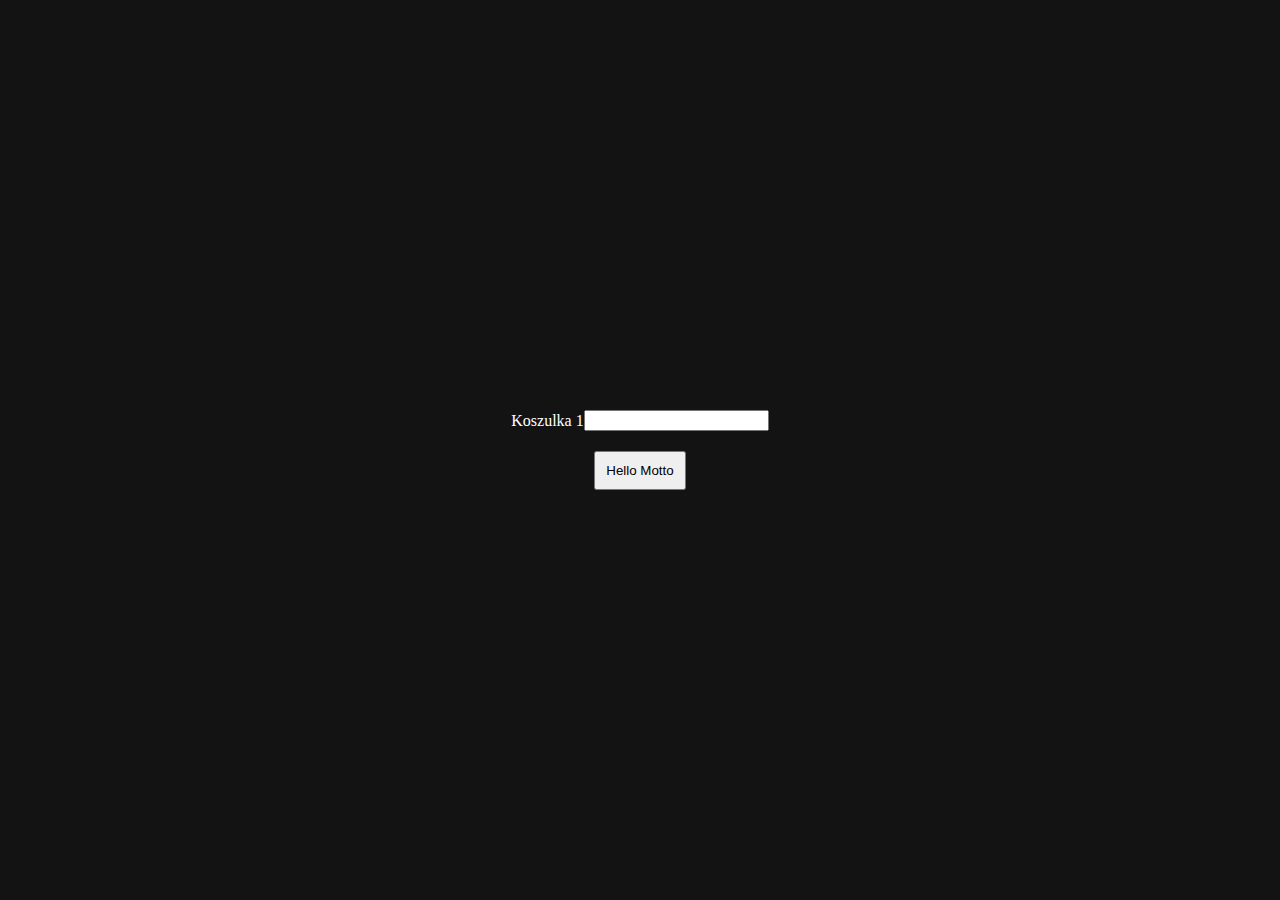
==== index.html @ be81aa00 "first commit" ====
<!DOCTYPE html>
<html lang="en">
<head>
  <meta charset="UTF-8">
  <meta http-equiv="X-UA-Compatible" content="IE=edge">
  <meta name="viewport" content="width=device-width, initial-scale=1.0">
  <link href="https://cdn.jsdelivr.net/npm/bootstrap@5.1.3/dist/css/bootstrap.min.css" rel="stylesheet"
    integrity="sha384-1BmE4kWBq78iYhFldvKuhfTAU6auU8tT94WrHftjDbrCEXSU1oBoqyl2QvZ6jIW3" crossorigin="anonymous">
  <link rel="stylesheet" href="style.css">
  <title>Document</title>
</head>
<body>
  <div style="display: flex;justify-content: center;align-items: center;">
  <label for="input1">Koszulka 1</label><br>
  <input id="input1" type="text">
  </div>
  <button>Hello Motto</button>

  <div class="target"></div>

  <script src="index.js"></script>
</body>
</html>
---- style.css ----
html, body{
  display: flex;
  justify-content: center;
  align-items: center;
  flex-direction: column;
  background-color: #131313;
  height: 100vh;
  cursor: url("/images/dadx.png"), auto;
}

button{
  margin-top: 20px;
  padding: 10px;
}

div{
  margin-top: 50px;
}

a{
  text-decoration: none;
  padding: 0;
  margin: 0;
  color: black;
}

label{
  color: white;
}


/* Grow */
.hvr-grow {
  display: inline-block;
  vertical-align: middle;
  -webkit-transform: perspective(1px) translateZ(0);
  transform: perspective(1px) translateZ(0);
  box-shadow: 0 0 1px rgba(0, 0, 0, 0);
  -webkit-transition-duration: 0.3s;
  transition-duration: 0.3s;
  -webkit-transition-property: transform;
  transition-property: transform;
}
.hvr-grow:hover, .hvr-grow:focus, .hvr-grow:active {
  -webkit-transform: scale(1.1);
  transform: scale(1.1);
}
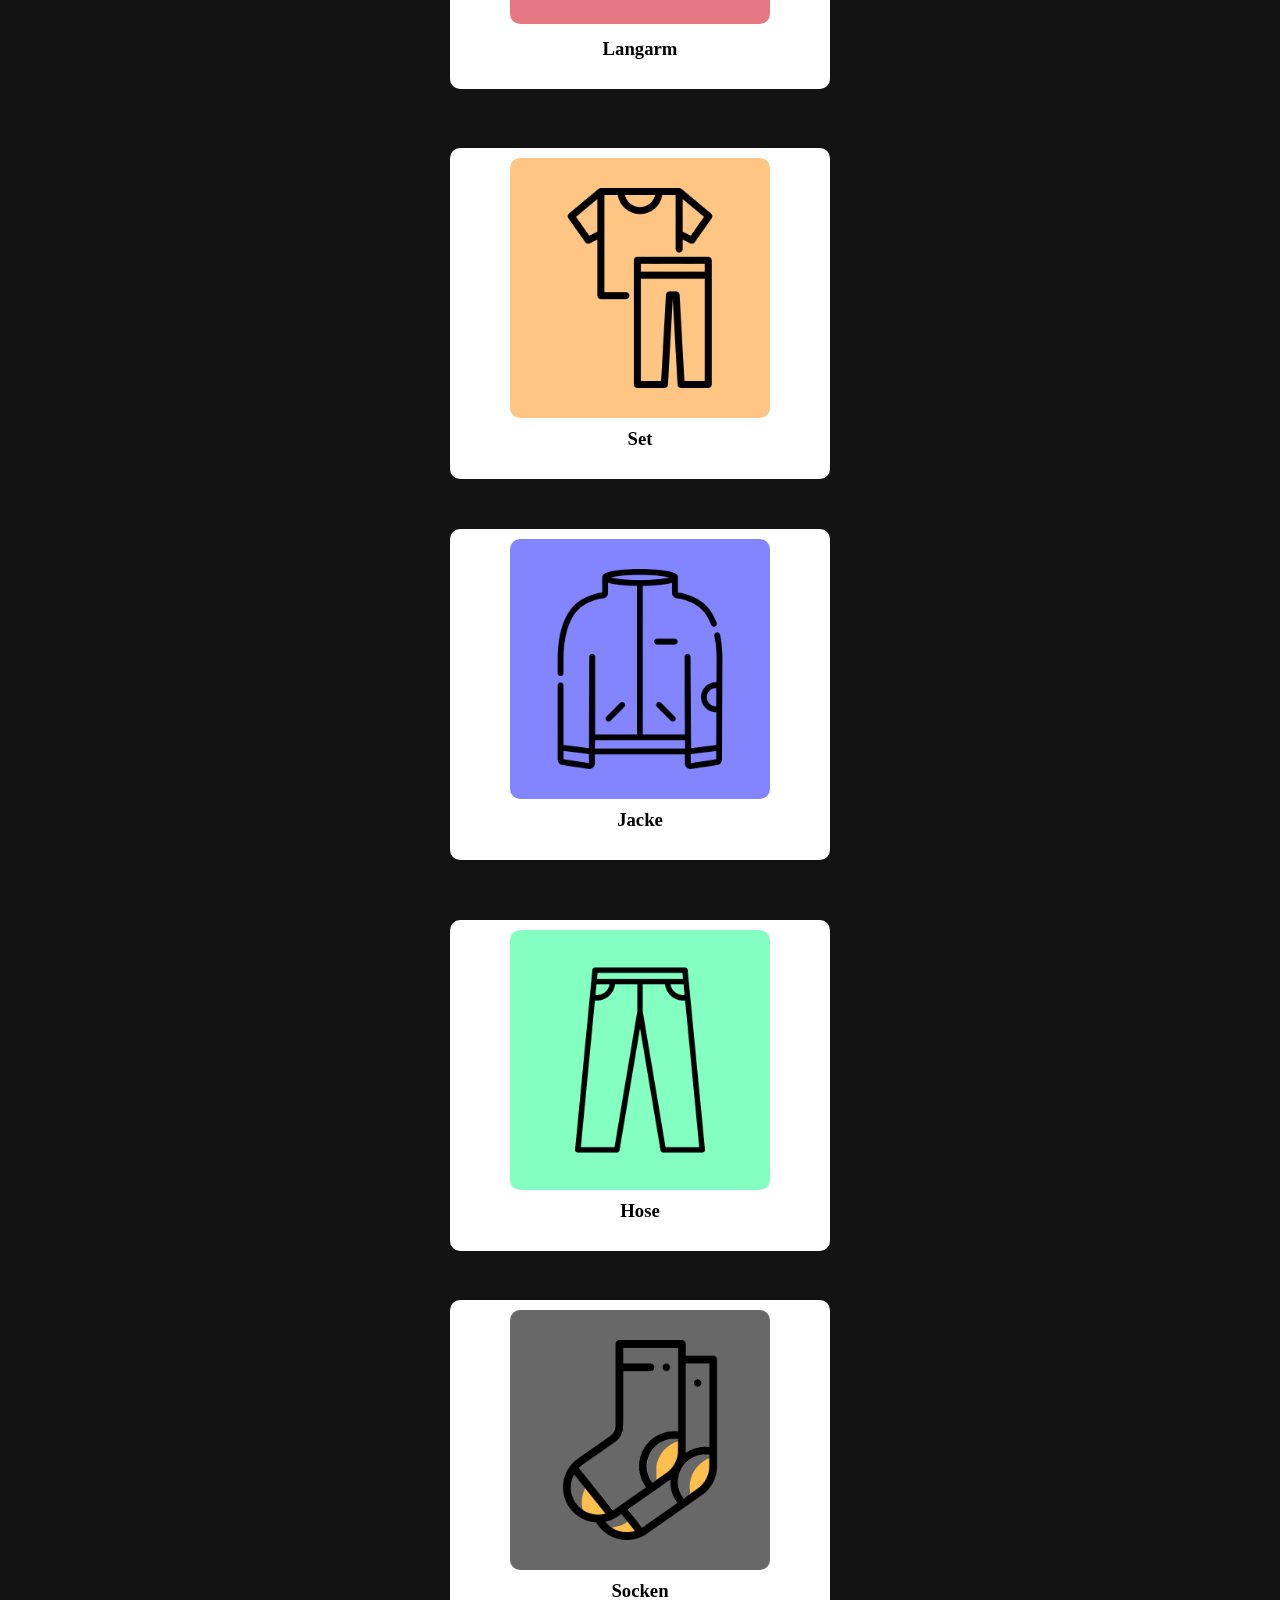
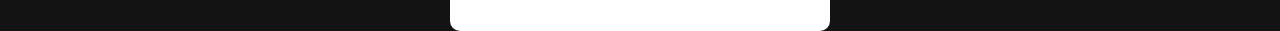
==== commit f8b3b984: "Minor changes" ====
--- a/index.html
+++ b/index.html
@@ -10,14 +10,48 @@
   <title>Document</title>
 </head>
 <body>
-  <div style="display: flex;justify-content: center;align-items: center;">
-  <label for="input1">Koszulka 1</label><br>
-  <input id="input1" type="text">
+  <div class="container">
+    <div class="row">
+      <div class="col-4 hvr-grow category" style="display: flex;flex-direction: column;justify-content: center;align-items: center;background-color: white;padding: 10px 60px;border-radius: 10px;">
+        <a href="kurzarm.html">
+        <img src="./images/tshirt.png" height="200px" alt="..." style="background-color: #c88ed6;border-radius: 10px;padding: 30px;">
+        <h3 style="margin-top: 10px;text-align: center;">Kurzarm</h3>
+        </a>
+      </div>
+      <div class="col-4"></div>
+      <div class="col-4 hvr-grow" style="display: flex;flex-direction: column;justify-content: center;align-items: center;background-color: white;padding: 10px 60px;border-radius: 10px;">
+        <a href="langarm.html">
+        <img src="./images/shirt.png" height="200px" alt="..." style="background-color: #e57881;border-radius: 10px;padding: 30px;">
+        <h3 style="text-align: center;margin-top: 10px;">Langarm</h3>
+        </a>
+      </div>
+    </div>
+    <div class="row" style="margin-top: 60px;">
+      <div class="col-4 hvr-grow" style="display: flex;flex-direction: column;justify-content: center;align-items: center;background-color: white;padding: 10px 60px;border-radius: 10px;">
+        <img src="./images/clothes.png" height="200px" alt="..." style="background-color: #ffc683;border-radius: 10px;padding: 30px;">
+        <h3 style="text-align: center;margin-top: 10px;">Set</h3>
+      </div>
+      <div class="col-4"></div>
+      <div class="col-4 hvr-grow" style="display: flex;flex-direction: column;justify-content: center;align-items: center;background-color: white;padding: 10px 60px;border-radius: 10px;">
+        <img src="./images/jacket.png" height="200px" alt="..." style="background-color: #8385ff;border-radius: 10px;padding: 30px;">
+        <h3 style="text-align: center;margin-top: 10px;">Jacke</h3>
+      </div>
+    </div>
+    <div class="row" style="margin-top: 60px;">
+      <div class="col-4 hvr-grow"
+        style="display: flex;flex-direction: column;justify-content: center;align-items: center;background-color: white;padding: 10px 60px;border-radius: 10px;">
+        <img src="./images/trousers.png" height="200px" alt="..."
+          style="background-color: #83ffc1;border-radius: 10px;padding: 30px;">
+        <h3 style="text-align: center;margin-top: 10px;">Hose</h3>
+      </div>
+      <div class="col-4"></div>
+      <div class="col-4 hvr-grow"
+        style="display: flex;flex-direction: column;justify-content: center;align-items: center;background-color: white;padding: 10px 60px;border-radius: 10px;">
+        <img src="./images/socks.png" height="200px" alt="..."
+          style="background-color: #686868;border-radius: 10px;padding: 30px;">
+        <h3 style="text-align: center;margin-top: 10px;">Socken</h3>
+      </div>
+    </div>
   </div>
-  <button>Hello Motto</button>
-
-  <div class="target"></div>
-
-  <script src="index.js"></script>
 </body>
 </html>
--- a/style.css
+++ b/style.css
@@ -5,7 +5,6 @@
   flex-direction: column;
   background-color: #131313;
   height: 100vh;
-  cursor: url("/images/dadx.png"), auto;
 }
 
 button{
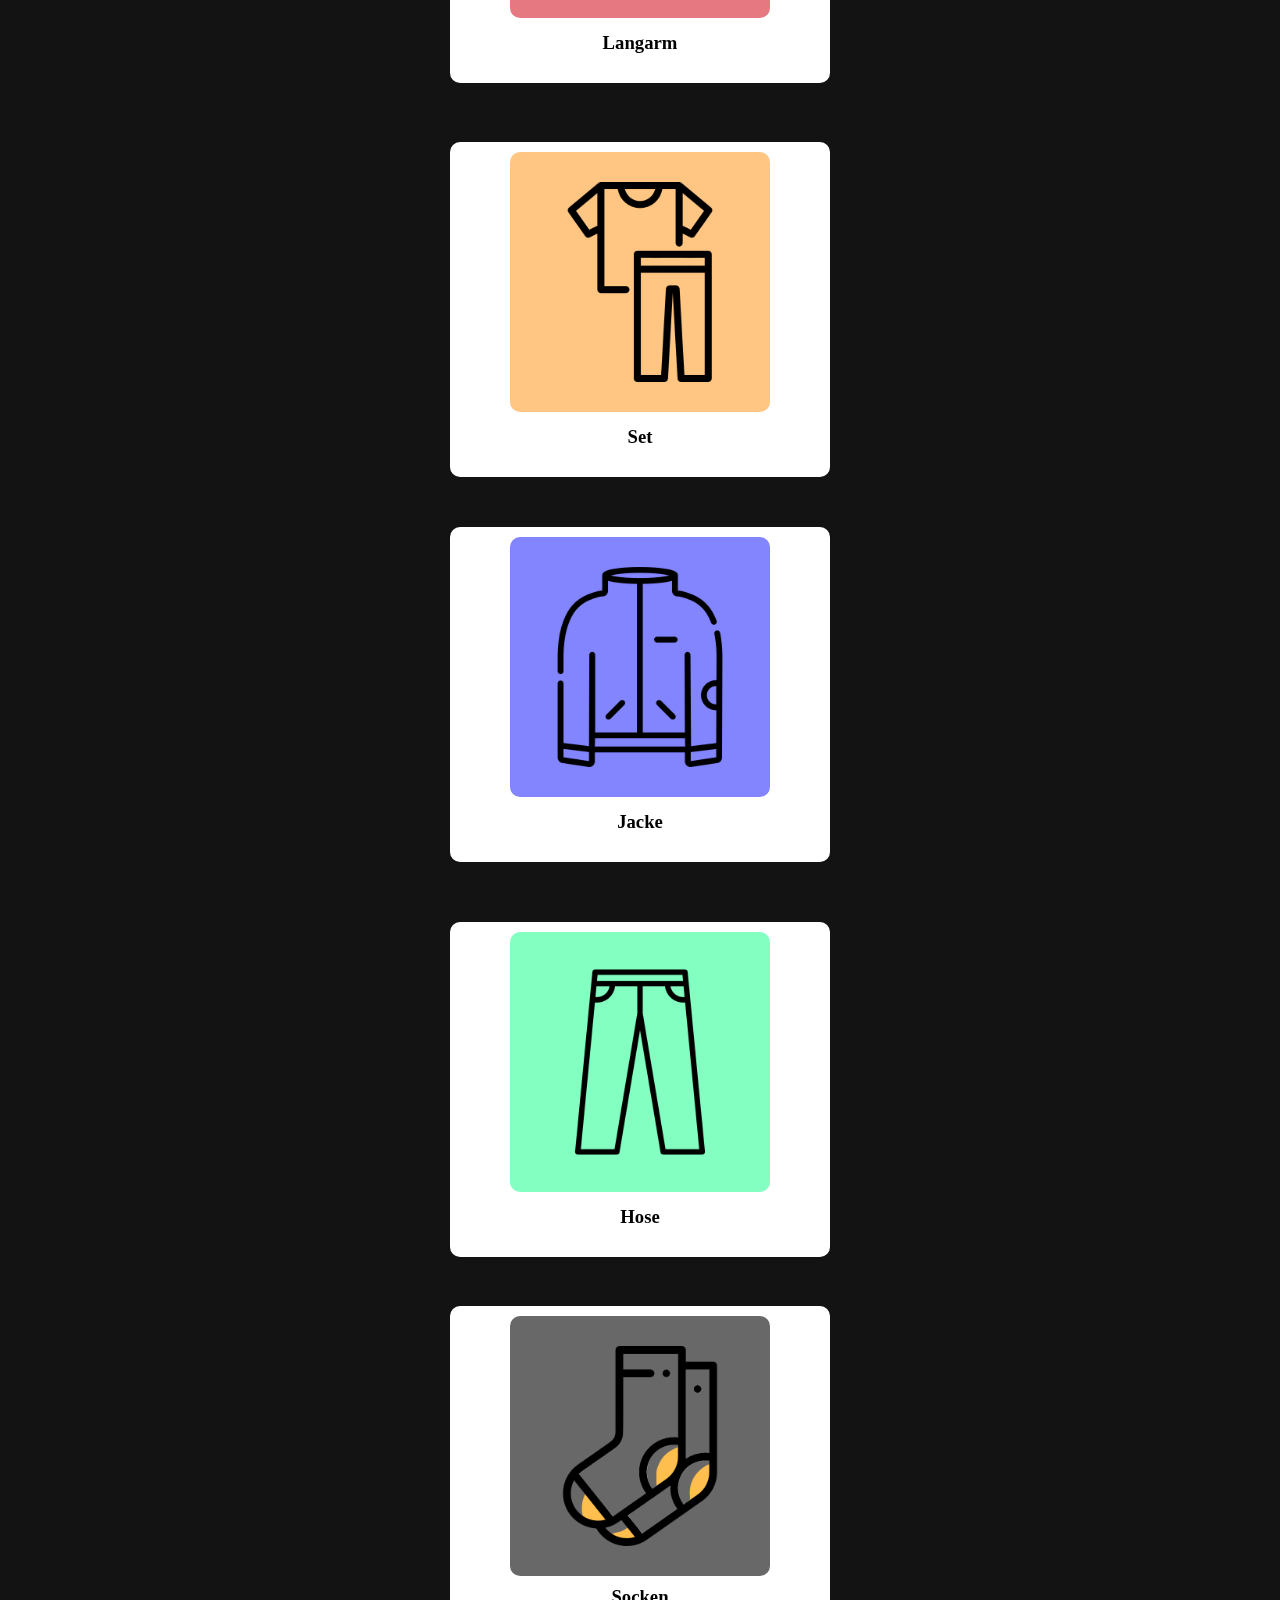
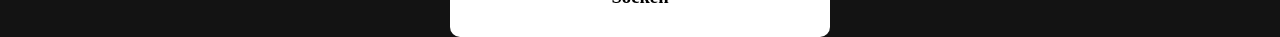
==== commit 24a11833: "done" ====
--- a/index.html
+++ b/index.html
@@ -7,7 +7,8 @@
   <link href="https://cdn.jsdelivr.net/npm/bootstrap@5.1.3/dist/css/bootstrap.min.css" rel="stylesheet"
     integrity="sha384-1BmE4kWBq78iYhFldvKuhfTAU6auU8tT94WrHftjDbrCEXSU1oBoqyl2QvZ6jIW3" crossorigin="anonymous">
   <link rel="stylesheet" href="style.css">
-  <title>Document</title>
+  <link rel="icon" href="/images/logo.png">
+  <title>Home</title>
 </head>
 <body>
   <div class="container">
@@ -28,21 +29,27 @@
     </div>
     <div class="row" style="margin-top: 60px;">
       <div class="col-4 hvr-grow" style="display: flex;flex-direction: column;justify-content: center;align-items: center;background-color: white;padding: 10px 60px;border-radius: 10px;">
+        <a href="set.html">
         <img src="./images/clothes.png" height="200px" alt="..." style="background-color: #ffc683;border-radius: 10px;padding: 30px;">
         <h3 style="text-align: center;margin-top: 10px;">Set</h3>
+        </a>
       </div>
       <div class="col-4"></div>
       <div class="col-4 hvr-grow" style="display: flex;flex-direction: column;justify-content: center;align-items: center;background-color: white;padding: 10px 60px;border-radius: 10px;">
+        <a href="jacke.html">
         <img src="./images/jacket.png" height="200px" alt="..." style="background-color: #8385ff;border-radius: 10px;padding: 30px;">
         <h3 style="text-align: center;margin-top: 10px;">Jacke</h3>
+        </a>
       </div>
     </div>
     <div class="row" style="margin-top: 60px;">
       <div class="col-4 hvr-grow"
         style="display: flex;flex-direction: column;justify-content: center;align-items: center;background-color: white;padding: 10px 60px;border-radius: 10px;">
+        <a href="hose.html">
         <img src="./images/trousers.png" height="200px" alt="..."
           style="background-color: #83ffc1;border-radius: 10px;padding: 30px;">
         <h3 style="text-align: center;margin-top: 10px;">Hose</h3>
+          </a>
       </div>
       <div class="col-4"></div>
       <div class="col-4 hvr-grow"
